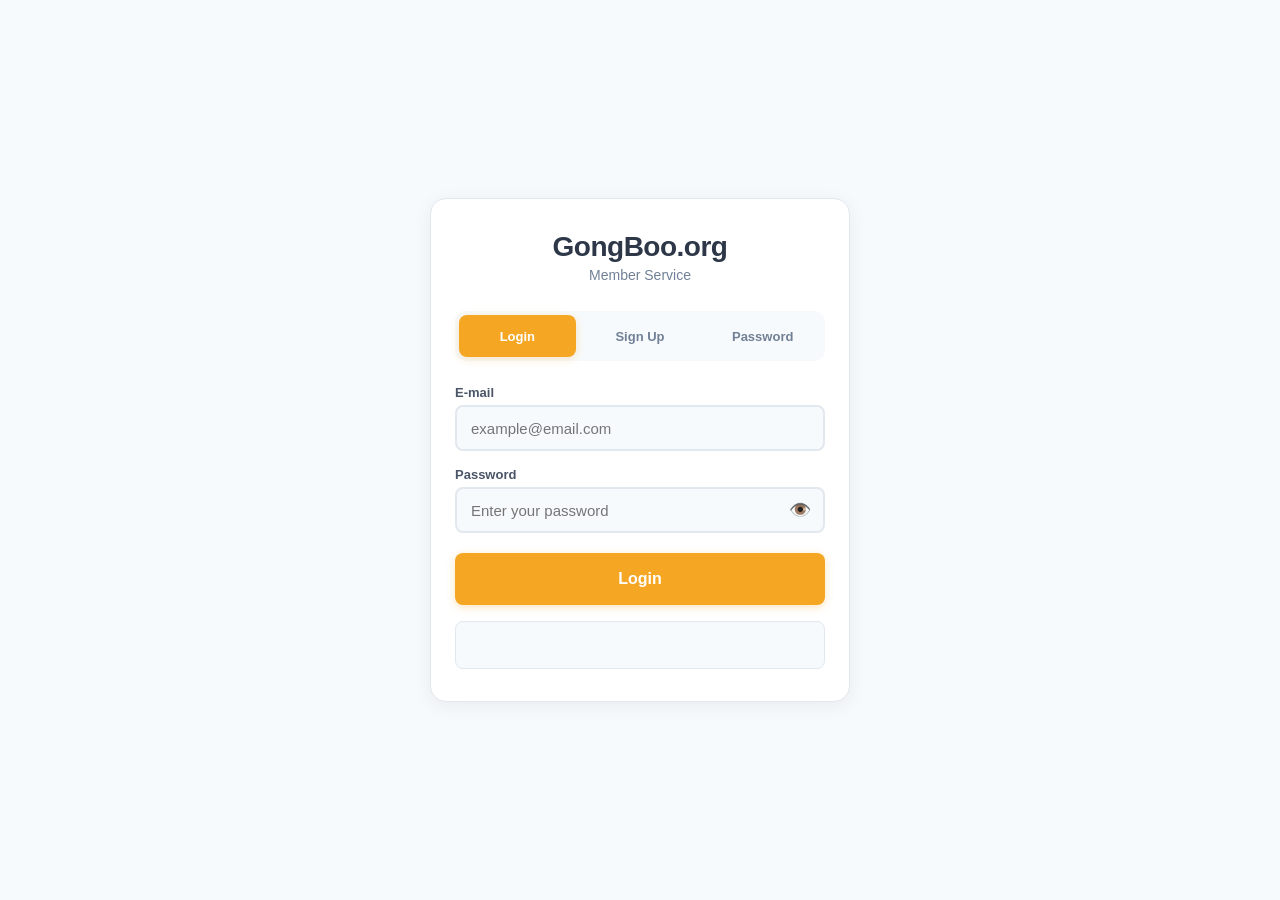
==== login.html @ 1ba89254 "Add files via upload" ====
<!DOCTYPE html>
<html lang="en">

<head>

    <!-- ===================================================================
         BLOCK 1000 : DOCUMENT META AND CONFIGURATION
         =================================================================== -->

    <meta charset="UTF-8">

    <meta
        name="viewport"
        content="width=device-width, initial-scale=1.0"
    >

    <title>GongBoo.org - Login</title>





    <!-- ===================================================================
         BLOCK 1500 : LOGIN PAGE STYLES
         =================================================================== -->

    <style>

        * {
            margin: 0;
            padding: 0;
            box-sizing: border-box;
        }

        body {
            min-height: 100vh;
            display: flex;
            align-items: center;
            justify-content: center;
            padding: 20px;
            background: #f7fafc;
            color: #2d3748;
            font-family:
                Arial,
                "Noto Sans KR",
                "Apple SD Gothic Neo",
                "Malgun Gothic",
                sans-serif;
        }

        .login-container {
            width: 100%;
            max-width: 420px;
            padding: 32px 24px;
            border: 1px solid #e2e8f0;
            border-radius: 16px;
            background: #ffffff;
            box-shadow: 0 4px 20px rgba(0, 0, 0, 0.06);
        }

        .login-title {
            margin-bottom: 4px;
            color: #2d3748;
            font-size: 28px;
            font-weight: 800;
            letter-spacing: -0.5px;
            text-align: center;
        }

        .login-subtitle {
            margin-bottom: 28px;
            color: #718096;
            font-size: 14px;
            font-weight: 500;
            text-align: center;
        }

        .login-tabs {
            display: flex;
            gap: 6px;
            margin-bottom: 24px;
            padding: 4px;
            border-radius: 10px;
            background: #f7fafc;
        }

        .login-tab-button {
            flex: 1;
            min-height: 42px;
            border: 0;
            border-radius: 8px;
            background: transparent;
            color: #718096;
            cursor: pointer;
            font-size: 13px;
            font-weight: 700;
        }

        .login-tab-button.active {
            background: #f5a623;
            color: #ffffff;
            box-shadow: 0 2px 8px rgba(245, 166, 35, 0.25);
        }

        .login-tab-button:hover:not(.active) {
            background: #edf2f7;
        }

        .login-form-hidden {
            display: none;
        }

        .login-field {
            margin-bottom: 16px;
        }

        .login-field label {
            display: block;
            margin-bottom: 5px;
            color: #4a5568;
            font-size: 13px;
            font-weight: 700;
        }

        .login-field input {
            width: 100%;
            min-height: 46px;
            padding: 12px 14px;
            border: 2px solid #e2e8f0;
            border-radius: 8px;
            background: #f7fafc;
            color: #2d3748;
            font-size: 15px;
        }

        .login-field input:focus {
            outline: none;
            border-color: #f5a623;
            background: #ffffff;
            box-shadow: 0 0 0 3px rgba(245, 166, 35, 0.12);
        }

        .password-field {
            position: relative;
        }

        .password-field input {
            padding-right: 48px;
        }

        .password-toggle {
            position: absolute;
            top: 50%;
            right: 14px;
            transform: translateY(-50%);
            border: 0;
            background: transparent;
            color: #718096;
            cursor: pointer;
            font-size: 18px;
        }

        .login-submit-button {
            width: 100%;
            min-height: 52px;
            margin-top: 4px;
            border: 0;
            border-radius: 8px;
            background: #f5a623;
            color: #ffffff;
            cursor: pointer;
            font-size: 16px;
            font-weight: 800;
            box-shadow: 0 2px 8px rgba(245, 166, 35, 0.3);
        }

        .login-submit-button:hover {
            background: #e0951f;
        }

        .login-result {
            min-height: 48px;
            margin-top: 16px;
            padding: 14px;
            border: 1px solid #e2e8f0;
            border-radius: 8px;
            background: #f7fafc;
            color: #2d3748;
            font-size: 14px;
            line-height: 1.5;
            white-space: pre-wrap;
            word-break: break-word;
        }

        .login-result.success {
            border-color: #48bb78;
            background: #f0fff4;
            color: #276749;
        }

        .login-result.error {
            border-color: #fc8181;
            background: #fff5f5;
            color: #c53030;
        }

        @media (max-width: 480px) {

            body {
                padding: 14px;
            }

            .login-container {
                padding: 24px 18px;
            }

            .login-title {
                font-size: 24px;
            }

            .login-tab-button {
                font-size: 12px;
            }

        }

    </style>

</head>





<body>

    <!-- ===================================================================
         BLOCK 2000 : LOGIN PAGE CONTAINER
         =================================================================== -->

    <main class="login-container">

        <h1 class="login-title">
            GongBoo.org
        </h1>

        <p class="login-subtitle">
            Member Service
        </p>





        <!-- ===============================================================
             BLOCK 2500 : LOGIN / SIGN UP / PASSWORD TABS
             =============================================================== -->

        <div class="login-tabs">

            <button
                class="login-tab-button active"
                type="button"
                data-login-tab="loginTab"
            >
                Login
            </button>

            <button
                class="login-tab-button"
                type="button"
                data-login-tab="signupTab"
            >
                Sign Up
            </button>

            <button
                class="login-tab-button"
                type="button"
                data-login-tab="changeTab"
            >
                Password
            </button>

        </div>





        <!-- ===============================================================
             BLOCK 3000 : LOGIN FORM
             =============================================================== -->

        <form id="loginTab">

            <div class="login-field">

                <label for="loginEmail">
                    E-mail
                </label>

                <input
                    id="loginEmail"
                    type="email"
                    autocomplete="email"
                    placeholder="example@email.com"
                >

            </div>

            <div class="login-field">

                <label for="loginPassword">
                    Password
                </label>

                <div class="password-field">

                    <input
                        id="loginPassword"
                        type="password"
                        autocomplete="current-password"
                        placeholder="Enter your password"
                    >

                    <button
                        id="toggleLoginPassword"
                        class="password-toggle"
                        type="button"
                        aria-label="Show password"
                    >
                        👁️
                    </button>

                </div>

            </div>

            <button
                id="loginSubmitButton"
                class="login-submit-button"
                type="submit"
            >
                Login
            </button>

            <div
                id="loginResult"
                class="login-result"
            ></div>

        </form>





        <!-- ===============================================================
             BLOCK 3500 : SIGN UP FORM
             =============================================================== -->

        <section
            id="signupTab"
            class="login-form-hidden"
        >

            <div class="login-field">

                <label for="signupEmail">
                    E-mail
                </label>

                <input
                    id="signupEmail"
                    type="email"
                    autocomplete="email"
                    placeholder="example@email.com"
                >

            </div>

            <div class="login-field">

                <label for="signupName">
                    Full Name
                </label>

                <input
                    id="signupName"
                    type="text"
                    autocomplete="name"
                    placeholder="Your full name"
                >

            </div>

            <div class="login-field">

                <label for="signupPhone">
                    Phone Number
                </label>

                <input
                    id="signupPhone"
                    type="tel"
                    autocomplete="tel"
                    placeholder="01012345678"
                >

            </div>

            <div class="login-field">

                <label for="signupPassword">
                    Password
                </label>

                <div class="password-field">

                    <input
                        id="signupPassword"
                        type="password"
                        autocomplete="new-password"
                        placeholder="At least 6 characters"
                    >

                    <button
                        id="toggleSignupPassword"
                        class="password-toggle"
                        type="button"
                        aria-label="Show password"
                    >
                        👁️
                    </button>

                </div>

            </div>

            <div class="login-field">

                <label for="signupPasswordConfirm">
                    Confirm Password
                </label>

                <div class="password-field">

                    <input
                        id="signupPasswordConfirm"
                        type="password"
                        autocomplete="new-password"
                        placeholder="Confirm password"
                    >

                    <button
                        id="toggleSignupPasswordConfirm"
                        class="password-toggle"
                        type="button"
                        aria-label="Show password"
                    >
                        👁️
                    </button>

                </div>

            </div>

            <button
                id="signupSubmitButton"
                class="login-submit-button"
                type="button"
            >
                Sign Up
            </button>

            <div
                id="signupResult"
                class="login-result"
            ></div>

        </section>





        <!-- ===============================================================
             BLOCK 4000 : CHANGE PASSWORD FORM
             =============================================================== -->

        <section
            id="changeTab"
            class="login-form-hidden"
        >

            <div class="login-field">

                <label for="changeEmail">
                    E-mail
                </label>

                <input
                    id="changeEmail"
                    type="email"
                    autocomplete="email"
                    placeholder="example@email.com"
                >

            </div>

            <div class="login-field">

                <label for="changeOldPassword">
                    Current Password
                </label>

                <div class="password-field">

                    <input
                        id="changeOldPassword"
                        type="password"
                        autocomplete="current-password"
                        placeholder="Current password"
                    >

                    <button
                        id="toggleChangeOldPassword"
                        class="password-toggle"
                        type="button"
                        aria-label="Show password"
                    >
                        👁️
                    </button>

                </div>

            </div>

            <div class="login-field">

                <label for="changeNewPassword">
                    New Password
                </label>

                <div class="password-field">

                    <input
                        id="changeNewPassword"
                        type="password"
                        autocomplete="new-password"
                        placeholder="4 characters"
                    >

                    <button
                        id="toggleChangeNewPassword"
                        class="password-toggle"
                        type="button"
                        aria-label="Show password"
                    >
                        👁️
                    </button>

                </div>

            </div>

            <div class="login-field">

                <label for="changeNewPasswordConfirm">
                    Confirm New Password
                </label>

                <div class="password-field">

                    <input
                        id="changeNewPasswordConfirm"
                        type="password"
                        autocomplete="new-password"
                        placeholder="Confirm new password"
                    >

                    <button
                        id="toggleChangeNewPasswordConfirm"
                        class="password-toggle"
                        type="button"
                        aria-label="Show password"
                    >
                        👁️
                    </button>

                </div>

            </div>

            <button
                id="changePasswordSubmitButton"
                class="login-submit-button"
                type="button"
            >
                Change Password
            </button>

            <div
                id="changePasswordResult"
                class="login-result"
            ></div>

        </section>

    </main>





    <!-- ===================================================================
         BLOCK 9000 : CURRENT LICENSE SUPABASE AUTHENTICATION
         =================================================================== -->

    <script src="config.js"></script>

    <script>

        'use strict';

        const LICENSE_AUTH_CONFIG = window.LICENSE_CONFIG;

        function showResult(elementId, message, isSuccess) {
            const element = document.getElementById(elementId);

            element.textContent = message;
            element.className =
                'login-result' + (isSuccess ? ' success' : ' error');
        }

        function getAuthErrorMessage(value) {
            return (
                value?.message ||
                value?.msg ||
                value?.error_description ||
                value?.error ||
                'Authentication failed.'
            );
        }

        async function licenseAuthRequest(path, options) {
            const response = await fetch(
                LICENSE_AUTH_CONFIG.url + path,
                {
                    ...options,
                    headers: {
                        apikey: LICENSE_AUTH_CONFIG.publishableKey,
                        'Content-Type': 'application/json',
                        ...(options?.headers || {})
                    }
                }
            );

            const data = await response.json().catch(() => ({}));

            if (!response.ok) {
                throw new Error(getAuthErrorMessage(data));
            }

            return data;
        }

        function saveLicenseSession(session) {
            localStorage.setItem(
                LICENSE_AUTH_CONFIG.authStorageKey,
                JSON.stringify(session)
            );
        }

        function showLoginTab(tabId) {
            document
                .querySelectorAll('.login-tab-button')
                .forEach(button => {
                    button.classList.toggle(
                        'active',
                        button.dataset.loginTab === tabId
                    );
                });

            ['loginTab', 'signupTab', 'changeTab'].forEach(id => {
                document
                    .getElementById(id)
                    .classList.toggle(
                        'login-form-hidden',
                        id !== tabId
                    );
            });
        }

        function installPasswordToggle(inputId, buttonId) {
            const input = document.getElementById(inputId);
            const button = document.getElementById(buttonId);

            button.addEventListener('click', () => {
                const isHidden = input.type === 'password';

                input.type = isHidden ? 'text' : 'password';
                button.textContent = isHidden ? '🙈' : '👁️';
            });
        }

        document
            .querySelectorAll('.login-tab-button')
            .forEach(button => {
                button.addEventListener('click', () => {
                    showLoginTab(button.dataset.loginTab);
                });
            });

        document
            .getElementById('loginTab')
            .addEventListener('submit', async event => {
                event.preventDefault();

                const email = document
                    .getElementById('loginEmail')
                    .value
                    .trim();

                const password = document
                    .getElementById('loginPassword')
                    .value;

                if (!email || !password) {
                    showResult(
                        'loginResult',
                        'Please enter both e-mail and password.',
                        false
                    );

                    return;
                }

                showResult(
                    'loginResult',
                    'Logging in...',
                    false
                );

                try {
                    const session = await licenseAuthRequest(
                        '/auth/v1/token?grant_type=password',
                        {
                            method: 'POST',
                            body: JSON.stringify({
                                email,
                                password
                            })
                        }
                    );

                    saveLicenseSession(session);

                    window.location.href = 'license-index.html';
                } catch (error) {
                    showResult(
                        'loginResult',
                        getAuthErrorMessage(error),
                        false
                    );
                }
            });

        document
            .getElementById('signupSubmitButton')
            .addEventListener('click', async () => {
                const email = document
                    .getElementById('signupEmail')
                    .value
                    .trim();

                const name = document
                    .getElementById('signupName')
                    .value
                    .trim();

                const phone = document
                    .getElementById('signupPhone')
                    .value
                    .trim();

                const password = document
                    .getElementById('signupPassword')
                    .value;

                const confirm = document
                    .getElementById('signupPasswordConfirm')
                    .value;

                if (!email || !name || !phone || !password || !confirm) {
                    showResult(
                        'signupResult',
                        'Please fill in all fields.',
                        false
                    );

                    return;
                }

                if (password !== confirm) {
                    showResult(
                        'signupResult',
                        'Passwords do not match.',
                        false
                    );

                    return;
                }

                if (password.length < 6) {
                    showResult(
                        'signupResult',
                        'Password must be at least 6 characters.',
                        false
                    );

                    return;
                }

                showResult(
                    'signupResult',
                    'Creating account...',
                    false
                );

                try {
                    const result = await licenseAuthRequest(
                        '/auth/v1/signup',
                        {
                            method: 'POST',
                            body: JSON.stringify({
                                email,
                                password,
                                data: {
                                    name,
                                    phone
                                }
                            })
                        }
                    );

                    if (result.access_token) {
                        saveLicenseSession(result);

                        window.location.href = 'license-index.html';

                        return;
                    }

                    document.getElementById('loginEmail').value = email;

                    showResult(
                        'loginResult',
                        'Registration completed. Check your e-mail, then log in.',
                        true
                    );

                    showLoginTab('loginTab');
                } catch (error) {
                    showResult(
                        'signupResult',
                        getAuthErrorMessage(error),
                        false
                    );
                }
            });

        document
            .getElementById('changePasswordSubmitButton')
            .addEventListener('click', async () => {
                const email = document
                    .getElementById('changeEmail')
                    .value
                    .trim();

                const oldPassword = document
                    .getElementById('changeOldPassword')
                    .value;

                const newPassword = document
                    .getElementById('changeNewPassword')
                    .value;

                const confirm = document
                    .getElementById('changeNewPasswordConfirm')
                    .value;

                if (!email || !oldPassword || !newPassword || !confirm) {
                    showResult(
                        'changePasswordResult',
                        'Please fill in all fields.',
                        false
                    );

                    return;
                }

                if (newPassword !== confirm) {
                    showResult(
                        'changePasswordResult',
                        'New passwords do not match.',
                        false
                    );

                    return;
                }

                if (newPassword.length < 6) {
                    showResult(
                        'changePasswordResult',
                        'Password must be at least 6 characters.',
                        false
                    );

                    return;
                }

                showResult(
                    'changePasswordResult',
                    'Changing password...',
                    false
                );

                try {
                    const session = await licenseAuthRequest(
                        '/auth/v1/token?grant_type=password',
                        {
                            method: 'POST',
                            body: JSON.stringify({
                                email,
                                password: oldPassword
                            })
                        }
                    );

                    await licenseAuthRequest('/auth/v1/user', {
                        method: 'PUT',
                        headers: {
                            Authorization:
                                'Bearer ' + session.access_token
                        },
                        body: JSON.stringify({
                            password: newPassword
                        })
                    });

                    saveLicenseSession(session);

                    showResult(
                        'changePasswordResult',
                        'Password changed.',
                        true
                    );
                } catch (error) {
                    showResult(
                        'changePasswordResult',
                        getAuthErrorMessage(error),
                        false
                    );
                }
            });

        installPasswordToggle(
            'loginPassword',
            'toggleLoginPassword'
        );

        installPasswordToggle(
            'signupPassword',
            'toggleSignupPassword'
        );

        installPasswordToggle(
            'signupPasswordConfirm',
            'toggleSignupPasswordConfirm'
        );

        installPasswordToggle(
            'changeOldPassword',
            'toggleChangeOldPassword'
        );

        installPasswordToggle(
            'changeNewPassword',
            'toggleChangeNewPassword'
        );

        installPasswordToggle(
            'changeNewPasswordConfirm',
            'toggleChangeNewPasswordConfirm'
        );

    </script>

</body>

</html>
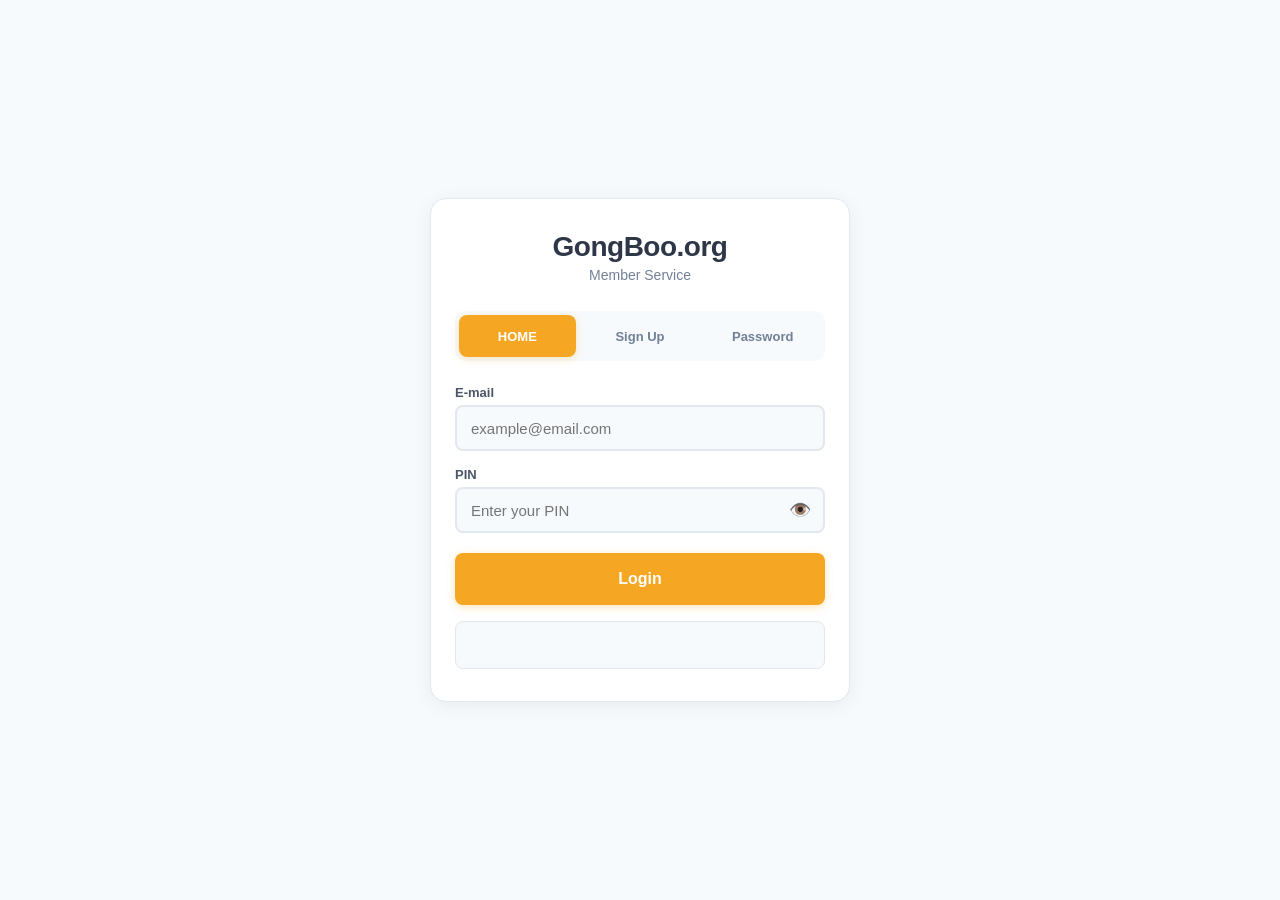
==== commit 9d6996cb: "Add files via upload" ====
--- a/login.html
+++ b/login.html
@@ -252,361 +252,392 @@
 
 
 
-        <!-- ===============================================================
-             BLOCK 2500 : LOGIN / SIGN UP / PASSWORD TABS
-             =============================================================== -->
-
-        <div class="login-tabs">
+            <!-- ===============================================================
+     BLOCK 2500 : HOME / SIGN UP / PASSWORD TABS
+     =============================================================== -->
+
+<div class="login-tabs">
+
+    <button
+        class="login-tab-button active"
+        type="button"
+        data-login-tab="loginTab"
+        onclick="
+            sessionStorage.removeItem(
+                'gongboo-license-pending-set-v1'
+            );
+            window.location.assign('./index.html');
+        "
+    >
+        HOME
+    </button>
+
+    <button
+        class="login-tab-button"
+        type="button"
+        data-login-tab="signupTab"
+    >
+        Sign Up
+    </button>
+
+    <button
+        class="login-tab-button"
+        type="button"
+        data-login-tab="changeTab"
+    >
+        Password
+    </button>
+
+</div>
+
+
+
+
+
+ <!-- ===============================================================
+     BLOCK 3000 : LOGIN FORM
+     =============================================================== -->
+
+<form id="loginTab">
+
+    <div class="login-field">
+
+        <label for="loginEmail">
+            E-mail
+        </label>
+
+        <input
+            id="loginEmail"
+            type="email"
+            autocomplete="email"
+            placeholder="example@email.com"
+            required
+        >
+
+    </div>
+
+    <div class="login-field">
+
+        <label for="loginPassword">
+            PIN
+        </label>
+
+        <div class="password-field">
+
+            <input
+                id="loginPassword"
+                type="password"
+                inputmode="numeric"
+                pattern="[0-9]*"
+                minlength="4"
+                autocomplete="current-password"
+                placeholder="Enter your PIN"
+                required
+            >
 
             <button
-                class="login-tab-button active"
+                id="toggleLoginPassword"
+                class="password-toggle"
                 type="button"
-                data-login-tab="loginTab"
+                aria-label="Show PIN"
             >
-                Login
+                👁️
             </button>
 
+        </div>
+
+    </div>
+
+    <button
+        id="loginSubmitButton"
+        class="login-submit-button"
+        type="submit"
+    >
+        Login
+    </button>
+
+    <div
+        id="loginResult"
+        class="login-result"
+    ></div>
+
+</form>
+
+
+
+
+<!-- ===============================================================
+     BLOCK 3500 : SIGN UP FORM
+     =============================================================== -->
+
+<section
+    id="signupTab"
+    class="login-form-hidden"
+>
+
+    <div class="login-field">
+
+        <label for="signupEmail">
+            E-mail
+        </label>
+
+        <input
+            id="signupEmail"
+            type="email"
+            autocomplete="email"
+            placeholder="example@email.com"
+            required
+        >
+
+    </div>
+
+    <div class="login-field">
+
+        <label for="signupName">
+            Full Name
+        </label>
+
+        <input
+            id="signupName"
+            type="text"
+            autocomplete="name"
+            placeholder="Your full name"
+            required
+        >
+
+    </div>
+
+    <div class="login-field">
+
+        <label for="signupPhone">
+            Phone Number
+        </label>
+
+        <input
+            id="signupPhone"
+            type="tel"
+            autocomplete="tel"
+            placeholder="01012345678"
+        >
+
+    </div>
+
+    <div class="login-field">
+
+        <label for="signupPassword">
+            PIN
+        </label>
+
+        <div class="password-field">
+
+            <input
+                id="signupPassword"
+                type="password"
+                inputmode="numeric"
+                pattern="[0-9]*"
+                minlength="4"
+                autocomplete="new-password"
+                placeholder="At least 4 digits"
+                required
+            >
+
             <button
-                class="login-tab-button"
+                id="toggleSignupPassword"
+                class="password-toggle"
                 type="button"
-                data-login-tab="signupTab"
+                aria-label="Show PIN"
             >
-                Sign Up
+                👁️
             </button>
 
+        </div>
+
+    </div>
+
+    <div class="login-field">
+
+        <label for="signupPasswordConfirm">
+            Confirm PIN
+        </label>
+
+        <div class="password-field">
+
+            <input
+                id="signupPasswordConfirm"
+                type="password"
+                inputmode="numeric"
+                pattern="[0-9]*"
+                minlength="4"
+                autocomplete="new-password"
+                placeholder="Confirm PIN"
+                required
+            >
+
             <button
-                class="login-tab-button"
+                id="toggleSignupPasswordConfirm"
+                class="password-toggle"
                 type="button"
-                data-login-tab="changeTab"
+                aria-label="Show PIN"
             >
-                Password
+                👁️
             </button>
 
         </div>
 
-
-
-
-
-        <!-- ===============================================================
-             BLOCK 3000 : LOGIN FORM
-             =============================================================== -->
-
-        <form id="loginTab">
-
-            <div class="login-field">
-
-                <label for="loginEmail">
-                    E-mail
-                </label>
-
-                <input
-                    id="loginEmail"
-                    type="email"
-                    autocomplete="email"
-                    placeholder="example@email.com"
-                >
-
-            </div>
-
-            <div class="login-field">
-
-                <label for="loginPassword">
-                    Password
-                </label>
-
-                <div class="password-field">
-
-                    <input
-                        id="loginPassword"
-                        type="password"
-                        autocomplete="current-password"
-                        placeholder="Enter your password"
-                    >
-
-                    <button
-                        id="toggleLoginPassword"
-                        class="password-toggle"
-                        type="button"
-                        aria-label="Show password"
-                    >
-                        👁️
-                    </button>
-
-                </div>
-
-            </div>
+    </div>
+
+    <button
+        id="signupSubmitButton"
+        class="login-submit-button"
+        type="button"
+    >
+        Sign Up
+    </button>
+
+    <div
+        id="signupResult"
+        class="login-result"
+    ></div>
+
+</section>
+
+
+
+ <!-- ===============================================================
+     BLOCK 4000 : CHANGE PIN FORM
+     =============================================================== -->
+
+<section
+    id="changeTab"
+    class="login-form-hidden"
+>
+
+    <div class="login-field">
+
+        <label for="changeEmail">
+            E-mail
+        </label>
+
+        <input
+            id="changeEmail"
+            type="email"
+            autocomplete="email"
+            placeholder="example@email.com"
+            required
+        >
+
+    </div>
+
+    <div class="login-field">
+
+        <label for="changeOldPassword">
+            Current PIN
+        </label>
+
+        <div class="password-field">
+
+            <input
+                id="changeOldPassword"
+                type="password"
+                inputmode="numeric"
+                pattern="[0-9]*"
+                minlength="4"
+                autocomplete="current-password"
+                placeholder="Current PIN"
+                required
+            >
 
             <button
-                id="loginSubmitButton"
-                class="login-submit-button"
-                type="submit"
+                id="toggleChangeOldPassword"
+                class="password-toggle"
+                type="button"
+                aria-label="Show current PIN"
             >
-                Login
+                👁️
             </button>
 
-            <div
-                id="loginResult"
-                class="login-result"
-            ></div>
-
-        </form>
-
-
-
-
-
-        <!-- ===============================================================
-             BLOCK 3500 : SIGN UP FORM
-             =============================================================== -->
-
-        <section
-            id="signupTab"
-            class="login-form-hidden"
-        >
-
-            <div class="login-field">
-
-                <label for="signupEmail">
-                    E-mail
-                </label>
-
-                <input
-                    id="signupEmail"
-                    type="email"
-                    autocomplete="email"
-                    placeholder="example@email.com"
-                >
-
-            </div>
-
-            <div class="login-field">
-
-                <label for="signupName">
-                    Full Name
-                </label>
-
-                <input
-                    id="signupName"
-                    type="text"
-                    autocomplete="name"
-                    placeholder="Your full name"
-                >
-
-            </div>
-
-            <div class="login-field">
-
-                <label for="signupPhone">
-                    Phone Number
-                </label>
-
-                <input
-                    id="signupPhone"
-                    type="tel"
-                    autocomplete="tel"
-                    placeholder="01012345678"
-                >
-
-            </div>
-
-            <div class="login-field">
-
-                <label for="signupPassword">
-                    Password
-                </label>
-
-                <div class="password-field">
-
-                    <input
-                        id="signupPassword"
-                        type="password"
-                        autocomplete="new-password"
-                        placeholder="At least 6 characters"
-                    >
-
-                    <button
-                        id="toggleSignupPassword"
-                        class="password-toggle"
-                        type="button"
-                        aria-label="Show password"
-                    >
-                        👁️
-                    </button>
-
-                </div>
-
-            </div>
-
-            <div class="login-field">
-
-                <label for="signupPasswordConfirm">
-                    Confirm Password
-                </label>
-
-                <div class="password-field">
-
-                    <input
-                        id="signupPasswordConfirm"
-                        type="password"
-                        autocomplete="new-password"
-                        placeholder="Confirm password"
-                    >
-
-                    <button
-                        id="toggleSignupPasswordConfirm"
-                        class="password-toggle"
-                        type="button"
-                        aria-label="Show password"
-                    >
-                        👁️
-                    </button>
-
-                </div>
-
-            </div>
+        </div>
+
+    </div>
+
+    <div class="login-field">
+
+        <label for="changeNewPassword">
+            New PIN
+        </label>
+
+        <div class="password-field">
+
+            <input
+                id="changeNewPassword"
+                type="password"
+                inputmode="numeric"
+                pattern="[0-9]*"
+                minlength="4"
+                autocomplete="new-password"
+                placeholder="At least 4 digits"
+                required
+            >
 
             <button
-                id="signupSubmitButton"
-                class="login-submit-button"
+                id="toggleChangeNewPassword"
+                class="password-toggle"
                 type="button"
+                aria-label="Show new PIN"
             >
-                Sign Up
+                👁️
             </button>
 
-            <div
-                id="signupResult"
-                class="login-result"
-            ></div>
-
-        </section>
-
-
-
-
-
-        <!-- ===============================================================
-             BLOCK 4000 : CHANGE PASSWORD FORM
-             =============================================================== -->
-
-        <section
-            id="changeTab"
-            class="login-form-hidden"
-        >
-
-            <div class="login-field">
-
-                <label for="changeEmail">
-                    E-mail
-                </label>
-
-                <input
-                    id="changeEmail"
-                    type="email"
-                    autocomplete="email"
-                    placeholder="example@email.com"
-                >
-
-            </div>
-
-            <div class="login-field">
-
-                <label for="changeOldPassword">
-                    Current Password
-                </label>
-
-                <div class="password-field">
-
-                    <input
-                        id="changeOldPassword"
-                        type="password"
-                        autocomplete="current-password"
-                        placeholder="Current password"
-                    >
-
-                    <button
-                        id="toggleChangeOldPassword"
-                        class="password-toggle"
-                        type="button"
-                        aria-label="Show password"
-                    >
-                        👁️
-                    </button>
-
-                </div>
-
-            </div>
-
-            <div class="login-field">
-
-                <label for="changeNewPassword">
-                    New Password
-                </label>
-
-                <div class="password-field">
-
-                    <input
-                        id="changeNewPassword"
-                        type="password"
-                        autocomplete="new-password"
-                        placeholder="4 characters"
-                    >
-
-                    <button
-                        id="toggleChangeNewPassword"
-                        class="password-toggle"
-                        type="button"
-                        aria-label="Show password"
-                    >
-                        👁️
-                    </button>
-
-                </div>
-
-            </div>
-
-            <div class="login-field">
-
-                <label for="changeNewPasswordConfirm">
-                    Confirm New Password
-                </label>
-
-                <div class="password-field">
-
-                    <input
-                        id="changeNewPasswordConfirm"
-                        type="password"
-                        autocomplete="new-password"
-                        placeholder="Confirm new password"
-                    >
-
-                    <button
-                        id="toggleChangeNewPasswordConfirm"
-                        class="password-toggle"
-                        type="button"
-                        aria-label="Show password"
-                    >
-                        👁️
-                    </button>
-
-                </div>
-
-            </div>
+        </div>
+
+    </div>
+
+    <div class="login-field">
+
+        <label for="changeNewPasswordConfirm">
+            Confirm New PIN
+        </label>
+
+        <div class="password-field">
+
+            <input
+                id="changeNewPasswordConfirm"
+                type="password"
+                inputmode="numeric"
+                pattern="[0-9]*"
+                minlength="4"
+                autocomplete="new-password"
+                placeholder="Confirm new PIN"
+                required
+            >
 
             <button
-                id="changePasswordSubmitButton"
-                class="login-submit-button"
+                id="toggleChangeNewPasswordConfirm"
+                class="password-toggle"
                 type="button"
+                aria-label="Show new PIN"
             >
-                Change Password
+                👁️
             </button>
 
-            <div
-                id="changePasswordResult"
-                class="login-result"
-            ></div>
-
-        </section>
+        </div>
+
+    </div>
+
+    <button
+        id="changePasswordSubmitButton"
+        class="login-submit-button"
+        type="button"
+    >
+        Change PIN
+    </button>
+
+    <div
+        id="changePasswordResult"
+        class="login-result"
+    ></div>
+
+</section>
 
     </main>
 
@@ -614,389 +645,516 @@
 
 
 
-    <!-- ===================================================================
-         BLOCK 9000 : CURRENT LICENSE SUPABASE AUTHENTICATION
-         =================================================================== -->
-
-    <script src="config.js"></script>
-
-    <script>
-
-        'use strict';
-
-        const LICENSE_AUTH_CONFIG = window.LICENSE_CONFIG;
-
-        function showResult(elementId, message, isSuccess) {
-            const element = document.getElementById(elementId);
-
-            element.textContent = message;
-            element.className =
-                'login-result' + (isSuccess ? ' success' : ' error');
-        }
-
-        function getAuthErrorMessage(value) {
-            return (
-                value?.message ||
-                value?.msg ||
-                value?.error_description ||
-                value?.error ||
-                'Authentication failed.'
+ <!-- ===================================================================
+     BLOCK 9000 : LICENSE MEMBER AUTHENTICATION
+     =================================================================== -->
+
+<script>
+'use strict';
+
+/* ===============================================================
+   BLOCK 9005 : LICENSE LOCAL LOGIN SESSION
+   =============================================================== */
+
+const MEMBER_LOGIN_STORAGE_KEY =
+    'gongboo-license-member-session';
+
+const MEMBER_API_URL =
+    'https://gongboo-home.pages.dev/api/member';
+
+function finishMemberLogin(member) {
+    const userId = String(
+        member?.user_id || ''
+    ).trim();
+
+    if (!userId) {
+        throw new Error(
+            'Login succeeded, but member ID is missing.'
+        );
+    }
+
+    localStorage.setItem(
+        MEMBER_LOGIN_STORAGE_KEY,
+        JSON.stringify({
+            user_id: userId,
+
+            email: String(
+                member?.email || ''
+            ).trim(),
+
+            name: String(
+                member?.name || ''
+            ).trim(),
+
+            logged_in_at: Date.now()
+        })
+    );
+
+    window.location.assign(
+        './index.html'
+    );
+}
+
+/* ===============================================================
+   BLOCK 9005 END : LICENSE LOCAL LOGIN SESSION
+   =============================================================== */
+
+
+/* ===============================================================
+   BLOCK 9015 : LOGIN / SIGN UP / PIN CHANGE EVENTS
+   =============================================================== */
+
+function showResult(
+    elementId,
+    message,
+    isSuccess
+) {
+    const element =
+        document.getElementById(elementId);
+
+    element.textContent = message;
+
+    element.className =
+        'login-result' +
+        (isSuccess ? ' success' : ' error');
+}
+
+async function memberRequest(
+    action,
+    payload
+) {
+    const response = await fetch(
+        MEMBER_API_URL,
+        {
+            method: 'POST',
+
+            headers: {
+                'Content-Type':
+                    'application/json'
+            },
+
+            body: JSON.stringify({
+                action,
+                ...payload
+            })
+        }
+    );
+
+    const result =
+        await response.json().catch(() => ({}));
+
+    if (!response.ok || !result.ok) {
+        throw new Error(
+            result.error ||
+            'Request failed.'
+        );
+    }
+
+    return result;
+}
+
+function showLoginTab(tabId) {
+    document
+        .querySelectorAll(
+            '.login-tab-button'
+        )
+        .forEach(button => {
+            button.classList.toggle(
+                'active',
+                button.dataset.loginTab === tabId
             );
-        }
-
-        async function licenseAuthRequest(path, options) {
-            const response = await fetch(
-                LICENSE_AUTH_CONFIG.url + path,
-                {
-                    ...options,
-                    headers: {
-                        apikey: LICENSE_AUTH_CONFIG.publishableKey,
-                        'Content-Type': 'application/json',
-                        ...(options?.headers || {})
-                    }
-                }
+        });
+
+    [
+        'loginTab',
+        'signupTab',
+        'changeTab'
+    ].forEach(id => {
+        document
+            .getElementById(id)
+            .classList.toggle(
+                'login-form-hidden',
+                id !== tabId
             );
-
-            const data = await response.json().catch(() => ({}));
-
-            if (!response.ok) {
-                throw new Error(getAuthErrorMessage(data));
-            }
-
-            return data;
-        }
-
-        function saveLicenseSession(session) {
-            localStorage.setItem(
-                LICENSE_AUTH_CONFIG.authStorageKey,
-                JSON.stringify(session)
-            );
-        }
-
-        function showLoginTab(tabId) {
-            document
-                .querySelectorAll('.login-tab-button')
-                .forEach(button => {
-                    button.classList.toggle(
-                        'active',
-                        button.dataset.loginTab === tabId
-                    );
-                });
-
-            ['loginTab', 'signupTab', 'changeTab'].forEach(id => {
-                document
-                    .getElementById(id)
-                    .classList.toggle(
-                        'login-form-hidden',
-                        id !== tabId
-                    );
-            });
-        }
-
-        function installPasswordToggle(inputId, buttonId) {
-            const input = document.getElementById(inputId);
-            const button = document.getElementById(buttonId);
-
-            button.addEventListener('click', () => {
-                const isHidden = input.type === 'password';
-
-                input.type = isHidden ? 'text' : 'password';
-                button.textContent = isHidden ? '🙈' : '👁️';
-            });
-        }
-
-        document
-            .querySelectorAll('.login-tab-button')
-            .forEach(button => {
-                button.addEventListener('click', () => {
-                    showLoginTab(button.dataset.loginTab);
-                });
-            });
-
-        document
-            .getElementById('loginTab')
-            .addEventListener('submit', async event => {
-                event.preventDefault();
-
-                const email = document
-                    .getElementById('loginEmail')
-                    .value
-                    .trim();
-
-                const password = document
-                    .getElementById('loginPassword')
-                    .value;
-
-                if (!email || !password) {
-                    showResult(
-                        'loginResult',
-                        'Please enter both e-mail and password.',
-                        false
-                    );
-
-                    return;
-                }
-
+    });
+}
+
+function installPasswordToggle(
+    inputId,
+    buttonId
+) {
+    const input =
+        document.getElementById(inputId);
+
+    const button =
+        document.getElementById(buttonId);
+
+    button.addEventListener(
+        'click',
+        () => {
+            const isHidden =
+                input.type === 'password';
+
+            input.type =
+                isHidden ? 'text' : 'password';
+
+            button.textContent =
+                isHidden ? '🙈' : '👁️';
+        }
+    );
+}
+
+document
+    .querySelectorAll(
+        '.login-tab-button'
+    )
+    .forEach(button => {
+        button.addEventListener(
+            'click',
+            () => {
+                showLoginTab(
+                    button.dataset.loginTab
+                );
+            }
+        );
+    });
+
+
+/* ---------------------------------------------------------------
+   LOGIN
+   --------------------------------------------------------------- */
+
+document
+    .getElementById('loginTab')
+    .addEventListener(
+        'submit',
+        async event => {
+            event.preventDefault();
+
+            const email = document
+                .getElementById('loginEmail')
+                .value
+                .trim();
+
+            const pin = document
+                .getElementById('loginPassword')
+                .value
+                .trim();
+
+            if (
+                !email ||
+                !/^\d{4,}$/.test(pin)
+            ) {
                 showResult(
                     'loginResult',
-                    'Logging in...',
+                    'Enter your e-mail and PIN.',
                     false
                 );
 
-                try {
-                    const session = await licenseAuthRequest(
-                        '/auth/v1/token?grant_type=password',
+                return;
+            }
+
+            showResult(
+                'loginResult',
+                'Logging in...',
+                false
+            );
+
+            try {
+                const result =
+                    await memberRequest(
+                        'login',
                         {
-                            method: 'POST',
-                            body: JSON.stringify({
-                                email,
-                                password
-                            })
+                            email: email,
+                            pin: pin
                         }
                     );
 
-                    saveLicenseSession(session);
-
-                    window.location.href = 'license-index.html';
-                } catch (error) {
-                    showResult(
-                        'loginResult',
-                        getAuthErrorMessage(error),
-                        false
-                    );
-                }
-            });
-
-        document
-            .getElementById('signupSubmitButton')
-            .addEventListener('click', async () => {
-                const email = document
-                    .getElementById('signupEmail')
-                    .value
-                    .trim();
-
-                const name = document
-                    .getElementById('signupName')
-                    .value
-                    .trim();
-
-                const phone = document
-                    .getElementById('signupPhone')
-                    .value
-                    .trim();
-
-                const password = document
-                    .getElementById('signupPassword')
-                    .value;
-
-                const confirm = document
-                    .getElementById('signupPasswordConfirm')
-                    .value;
-
-                if (!email || !name || !phone || !password || !confirm) {
-                    showResult(
-                        'signupResult',
-                        'Please fill in all fields.',
-                        false
-                    );
-
-                    return;
-                }
-
-                if (password !== confirm) {
-                    showResult(
-                        'signupResult',
-                        'Passwords do not match.',
-                        false
-                    );
-
-                    return;
-                }
-
-                if (password.length < 6) {
-                    showResult(
-                        'signupResult',
-                        'Password must be at least 6 characters.',
-                        false
-                    );
-
-                    return;
-                }
-
+                finishMemberLogin(
+                    result.member
+                );
+            } catch (error) {
+                showResult(
+                    'loginResult',
+                    error.message ||
+                    'Login failed.',
+                    false
+                );
+            }
+        }
+    );
+
+
+/* ---------------------------------------------------------------
+   SIGN UP
+   --------------------------------------------------------------- */
+
+document
+    .getElementById('signupSubmitButton')
+    .addEventListener(
+        'click',
+        async () => {
+            const email = document
+                .getElementById('signupEmail')
+                .value
+                .trim();
+
+            const name = document
+                .getElementById('signupName')
+                .value
+                .trim();
+
+            const phone = document
+                .getElementById('signupPhone')
+                .value
+                .trim();
+
+            const pin = document
+                .getElementById('signupPassword')
+                .value
+                .trim();
+
+            const confirm = document
+                .getElementById(
+                    'signupPasswordConfirm'
+                )
+                .value
+                .trim();
+
+            if (
+                !email ||
+                !name ||
+                !pin ||
+                !confirm
+            ) {
                 showResult(
                     'signupResult',
-                    'Creating account...',
+                    'Please fill in e-mail, name, and PIN.',
                     false
                 );
 
-                try {
-                    const result = await licenseAuthRequest(
-                        '/auth/v1/signup',
+                return;
+            }
+
+            if (!/^\d{4,}$/.test(pin)) {
+                showResult(
+                    'signupResult',
+                    'PIN must contain at least 4 digits.',
+                    false
+                );
+
+                return;
+            }
+
+            if (pin !== confirm) {
+                showResult(
+                    'signupResult',
+                    'PINs do not match.',
+                    false
+                );
+
+                return;
+            }
+
+            showResult(
+                'signupResult',
+                'Creating account...',
+                false
+            );
+
+            try {
+                const result =
+                    await memberRequest(
+                        'signup',
                         {
-                            method: 'POST',
-                            body: JSON.stringify({
-                                email,
-                                password,
-                                data: {
-                                    name,
-                                    phone
-                                }
-                            })
+                            email: email,
+                            name: name,
+                            phone: phone,
+                            pin: pin
                         }
                     );
 
-                    if (result.access_token) {
-                        saveLicenseSession(result);
-
-                        window.location.href = 'license-index.html';
-
-                        return;
-                    }
-
-                    document.getElementById('loginEmail').value = email;
-
-                    showResult(
-                        'loginResult',
-                        'Registration completed. Check your e-mail, then log in.',
-                        true
-                    );
-
-                    showLoginTab('loginTab');
-                } catch (error) {
-                    showResult(
-                        'signupResult',
-                        getAuthErrorMessage(error),
-                        false
-                    );
-                }
-            });
-
-        document
-            .getElementById('changePasswordSubmitButton')
-            .addEventListener('click', async () => {
-                const email = document
-                    .getElementById('changeEmail')
-                    .value
-                    .trim();
-
-                const oldPassword = document
-                    .getElementById('changeOldPassword')
-                    .value;
-
-                const newPassword = document
-                    .getElementById('changeNewPassword')
-                    .value;
-
-                const confirm = document
-                    .getElementById('changeNewPasswordConfirm')
-                    .value;
-
-                if (!email || !oldPassword || !newPassword || !confirm) {
-                    showResult(
-                        'changePasswordResult',
-                        'Please fill in all fields.',
-                        false
-                    );
-
-                    return;
-                }
-
-                if (newPassword !== confirm) {
-                    showResult(
-                        'changePasswordResult',
-                        'New passwords do not match.',
-                        false
-                    );
-
-                    return;
-                }
-
-                if (newPassword.length < 6) {
-                    showResult(
-                        'changePasswordResult',
-                        'Password must be at least 6 characters.',
-                        false
-                    );
-
-                    return;
-                }
-
+                finishMemberLogin(
+                    result.member
+                );
+            } catch (error) {
+                showResult(
+                    'signupResult',
+                    error.message ||
+                    'Sign up failed.',
+                    false
+                );
+            }
+        }
+    );
+
+
+/* ---------------------------------------------------------------
+   CHANGE PIN
+   --------------------------------------------------------------- */
+
+document
+    .getElementById(
+        'changePasswordSubmitButton'
+    )
+    .addEventListener(
+        'click',
+        async () => {
+            const email = document
+                .getElementById('changeEmail')
+                .value
+                .trim();
+
+            const oldPin = document
+                .getElementById('changeOldPassword')
+                .value
+                .trim();
+
+            const newPin = document
+                .getElementById('changeNewPassword')
+                .value
+                .trim();
+
+            const confirm = document
+                .getElementById(
+                    'changeNewPasswordConfirm'
+                )
+                .value
+                .trim();
+
+            if (
+                !email ||
+                !oldPin ||
+                !newPin ||
+                !confirm
+            ) {
                 showResult(
                     'changePasswordResult',
-                    'Changing password...',
+                    'Please fill in all fields.',
                     false
                 );
 
-                try {
-                    const session = await licenseAuthRequest(
-                        '/auth/v1/token?grant_type=password',
-                        {
-                            method: 'POST',
-                            body: JSON.stringify({
-                                email,
-                                password: oldPassword
-                            })
-                        }
-                    );
-
-                    await licenseAuthRequest('/auth/v1/user', {
-                        method: 'PUT',
-                        headers: {
-                            Authorization:
-                                'Bearer ' + session.access_token
-                        },
-                        body: JSON.stringify({
-                            password: newPassword
-                        })
-                    });
-
-                    saveLicenseSession(session);
-
-                    showResult(
-                        'changePasswordResult',
-                        'Password changed.',
-                        true
-                    );
-                } catch (error) {
-                    showResult(
-                        'changePasswordResult',
-                        getAuthErrorMessage(error),
-                        false
-                    );
-                }
-            });
-
-        installPasswordToggle(
-            'loginPassword',
-            'toggleLoginPassword'
-        );
-
-        installPasswordToggle(
-            'signupPassword',
-            'toggleSignupPassword'
-        );
-
-        installPasswordToggle(
-            'signupPasswordConfirm',
-            'toggleSignupPasswordConfirm'
-        );
-
-        installPasswordToggle(
-            'changeOldPassword',
-            'toggleChangeOldPassword'
-        );
-
-        installPasswordToggle(
-            'changeNewPassword',
-            'toggleChangeNewPassword'
-        );
-
-        installPasswordToggle(
-            'changeNewPasswordConfirm',
-            'toggleChangeNewPasswordConfirm'
-        );
-
-    </script>
+                return;
+            }
+
+            if (!/^\d{4,}$/.test(newPin)) {
+                showResult(
+                    'changePasswordResult',
+                    'New PIN must contain at least 4 digits.',
+                    false
+                );
+
+                return;
+            }
+
+            if (newPin !== confirm) {
+                showResult(
+                    'changePasswordResult',
+                    'New PINs do not match.',
+                    false
+                );
+
+                return;
+            }
+
+            showResult(
+                'changePasswordResult',
+                'Changing PIN...',
+                false
+            );
+
+            try {
+                await memberRequest(
+                    'change_pin',
+                    {
+                        email: email,
+                        old_pin: oldPin,
+                        new_pin: newPin
+                    }
+                );
+
+                document
+                    .getElementById(
+                        'changeOldPassword'
+                    )
+                    .value = '';
+
+                document
+                    .getElementById(
+                        'changeNewPassword'
+                    )
+                    .value = '';
+
+                document
+                    .getElementById(
+                        'changeNewPasswordConfirm'
+                    )
+                    .value = '';
+
+                document
+                    .getElementById(
+                        'loginEmail'
+                    )
+                    .value = email;
+
+                showResult(
+                    'loginResult',
+                    'PIN changed. Please log in.',
+                    true
+                );
+
+                showLoginTab('loginTab');
+            } catch (error) {
+                showResult(
+                    'changePasswordResult',
+                    error.message ||
+                    'PIN change failed.',
+                    false
+                );
+            }
+        }
+    );
+
+
+/* ---------------------------------------------------------------
+   PASSWORD VISIBILITY BUTTONS
+   --------------------------------------------------------------- */
+
+installPasswordToggle(
+    'loginPassword',
+    'toggleLoginPassword'
+);
+
+installPasswordToggle(
+    'signupPassword',
+    'toggleSignupPassword'
+);
+
+installPasswordToggle(
+    'signupPasswordConfirm',
+    'toggleSignupPasswordConfirm'
+);
+
+installPasswordToggle(
+    'changeOldPassword',
+    'toggleChangeOldPassword'
+);
+
+installPasswordToggle(
+    'changeNewPassword',
+    'toggleChangeNewPassword'
+);
+
+installPasswordToggle(
+    'changeNewPasswordConfirm',
+    'toggleChangeNewPasswordConfirm'
+);
+
+/* ===============================================================
+   BLOCK 9015 END : LOGIN / SIGN UP / PIN CHANGE EVENTS
+   =============================================================== */
+
+</script>
 
 </body>
 
